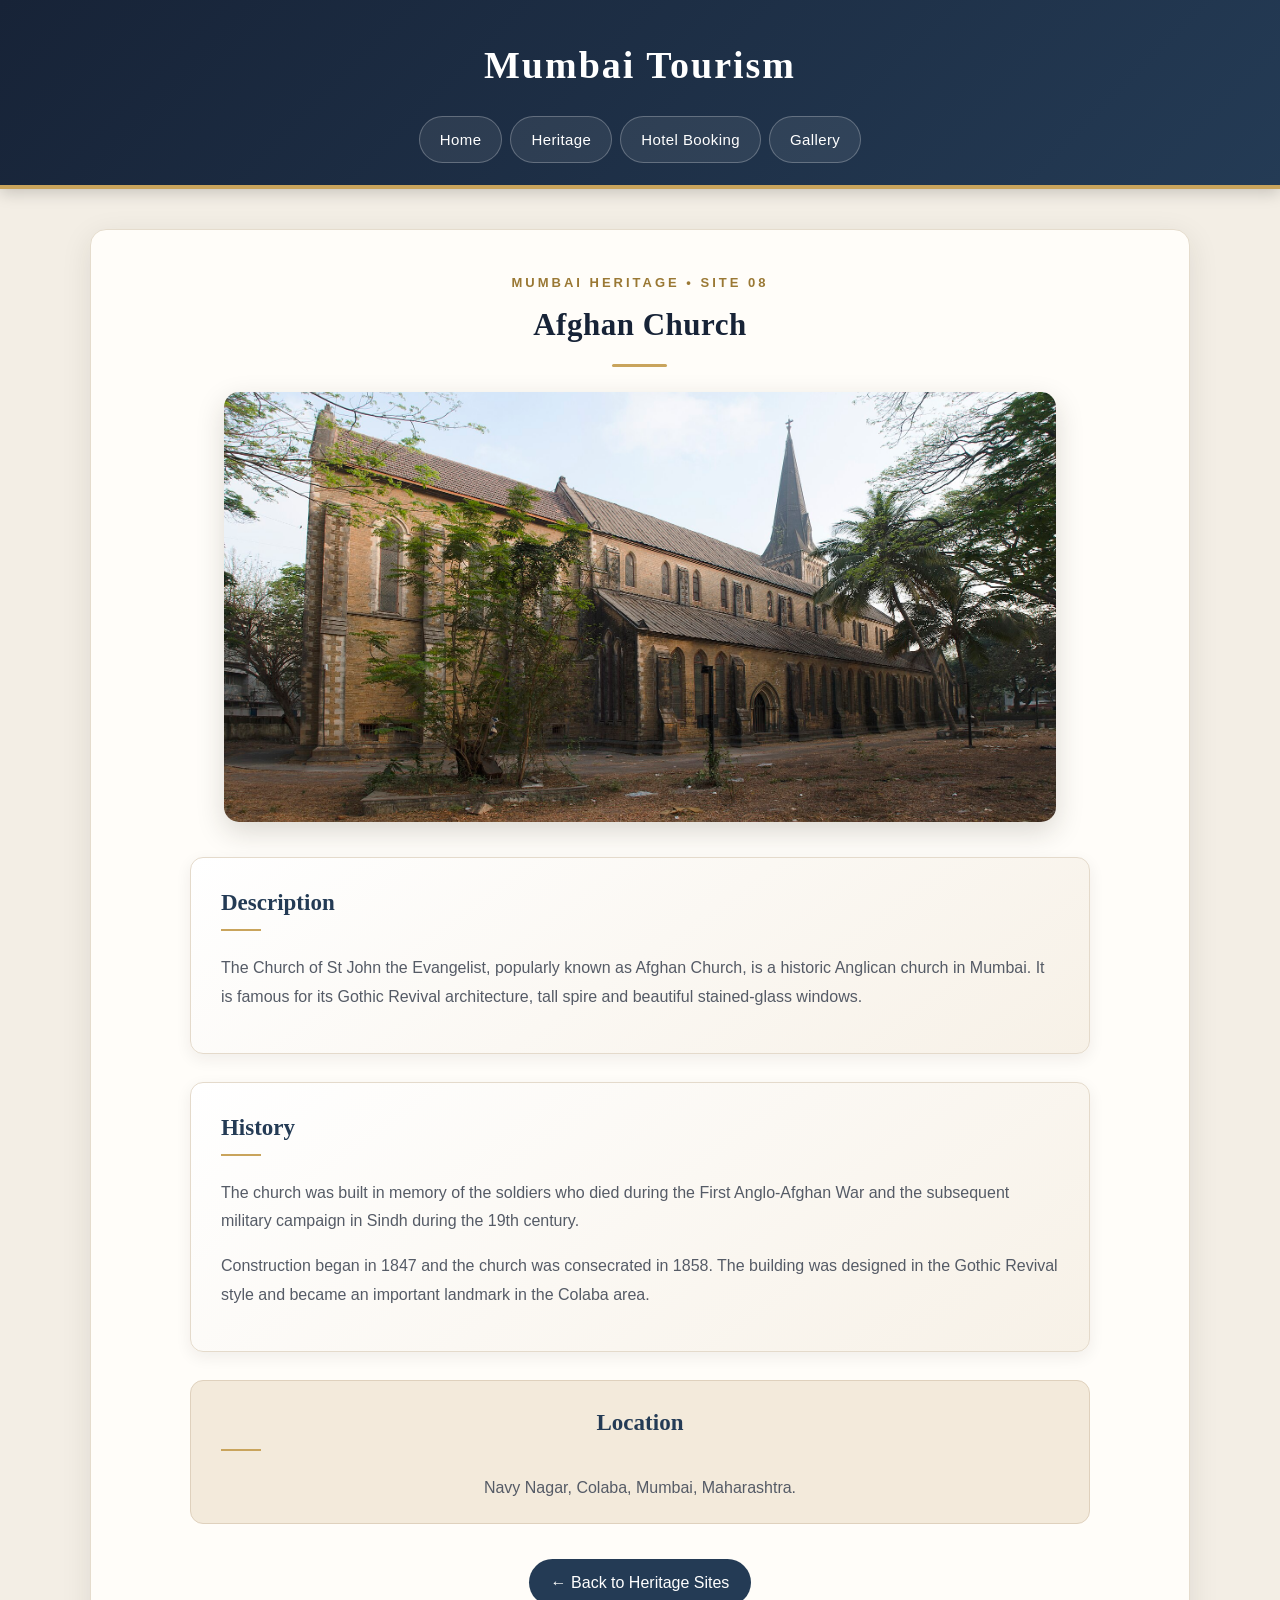
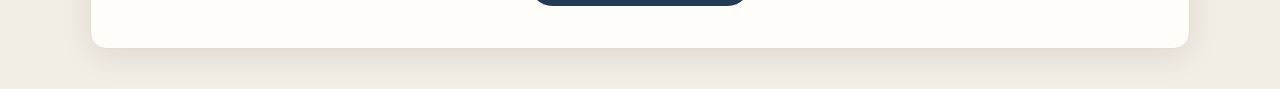
==== afghan-church.html @ 2146557b "Initial commit" ====
<!DOCTYPE html>
<html>

<head>
    <title>Afghan Church - Mumbai Tourism</title>
    <link rel="stylesheet" href="css/style.css">
</head>

<body>

    <header>

        <h1>Mumbai Tourism</h1>

        <nav>
            <a href="index.html">Home</a>
            <a href="heritage.html">Heritage</a>
            <a href="hotel-booking.html">Hotel Booking</a>
            <a href="gallery.html">Gallery</a>
        </nav>

    </header>


    <main>

        <section class="heritage-detail">

            <p class="page-label">
                MUMBAI HERITAGE • SITE 08
            </p>

            <h2>Afghan Church</h2>

            <img class="detail-image"
                 src="images/heritage/afghan-church.jpg"
                 alt="Afghan Church, Mumbai">


            <div class="detail-section">

                <h3>Description</h3>

                <p>
                    The Church of St John the Evangelist, popularly known
                    as Afghan Church, is a historic Anglican church in
                    Mumbai. It is famous for its Gothic Revival
                    architecture, tall spire and beautiful stained-glass
                    windows.
                </p>

            </div>


            <div class="detail-section">

                <h3>History</h3>

                <p>
                    The church was built in memory of the soldiers who died
                    during the First Anglo-Afghan War and the subsequent
                    military campaign in Sindh during the 19th century.
                </p>

                <p>
                    Construction began in 1847 and the church was
                    consecrated in 1858. The building was designed in the
                    Gothic Revival style and became an important landmark
                    in the Colaba area.
                </p>

            </div>


            <div class="detail-location">

                <h3>Location</h3>

                <p>
                    Navy Nagar, Colaba, Mumbai, Maharashtra.
                </p>

            </div>


            <a class="back-button" href="heritage.html">
                ← Back to Heritage Sites
            </a>

        </section>

    </main>

</body>

</html>
---- css/style.css ----
/* =========================================
   MUMBAI TOURISM - MAIN STYLE SHEET
   ========================================= */


/* ---------- BASIC PAGE STYLE ---------- */

* {
    box-sizing: border-box;
}

html {
    scroll-behavior: smooth;
}

body {
    margin: 0;
    font-family: "Segoe UI", Arial, sans-serif;
    background-color: #f3eee5;
    color: #2f3542;
    line-height: 1.7;
}


/* ---------- HEADER ---------- */

header {
    background: linear-gradient(135deg, #172337, #243b55);
    color: white;
    text-align: center;
    padding: 28px 20px 22px;
    border-bottom: 4px solid #c9a45c;
    box-shadow: 0 4px 15px rgba(0, 0, 0, 0.18);
}

header h1 {
    margin: 5px 0 18px;
    font-family: Georgia, "Times New Roman", serif;
    font-size: 38px;
    letter-spacing: 2px;
    font-weight: 600;
}

header img {
    display: block;
    margin: 0 auto 18px;
    width: 105px;
    height: auto;
}


/* ---------- NAVIGATION ---------- */

nav {
    display: flex;
    justify-content: center;
    flex-wrap: wrap;
    gap: 8px;
    margin-top: 10px;
}

nav a {
    color: white;
    text-decoration: none;
    padding: 10px 20px;
    border: 1px solid rgba(255, 255, 255, 0.25);
    border-radius: 25px;
    background-color: rgba(255, 255, 255, 0.08);
    font-size: 15px;
    letter-spacing: 0.4px;
    transition: all 0.3s ease;
}

nav a:hover {
    background-color: #c9a45c;
    color: #172337;
    border-color: #c9a45c;
    transform: translateY(-2px);
}


/* ---------- MAIN CONTENT ---------- */

main {
    width: 86%;
    max-width: 1200px;
    margin: 40px auto;
    background-color: #fffdf9;
    padding: 42px;
    border-radius: 16px;
    box-shadow: 0 8px 30px rgba(40, 35, 25, 0.10);
    border: 1px solid #e5dccd;
}

main h2 {
    color: #172337;
    text-align: center;
    font-family: Georgia, "Times New Roman", serif;
    font-size: 31px;
    margin-top: 0;
    margin-bottom: 12px;
    letter-spacing: 0.5px;
}

main h2::after {
    content: "";
    display: block;
    width: 55px;
    height: 3px;
    background-color: #c9a45c;
    margin: 12px auto 25px;
    border-radius: 3px;
}

main h3 {
    color: #243b55;
    font-family: Georgia, "Times New Roman", serif;
}

main p {
    font-size: 16px;
}


/* ---------- IMAGES ---------- */

main img {
    max-width: 100%;
    height: auto;
    border-radius: 12px;
}

a img {
    transition: transform 0.35s ease, box-shadow 0.35s ease;
}


/* ---------- HOME PAGE ---------- */

.welcome-section {
    text-align: center;
    padding: 15px 30px 35px;
}

.welcome-section h2 {
    font-size: 36px;
    margin-bottom: 10px;
}

.welcome-section p {
    max-width: 780px;
    margin: 10px auto;
    font-size: 17px;
    color: #555b66;
}


/* Home cards */

.home-links {
    display: grid;
    grid-template-columns: repeat(3, 1fr);
    gap: 25px;
    margin-top: 20px;
}

.home-card {
    background: linear-gradient(145deg, #ffffff, #f7f1e7);
    padding: 28px 24px;
    border-radius: 14px;
    text-align: center;
    border: 1px solid #e5dccd;
    box-shadow: 0 6px 18px rgba(40, 35, 25, 0.08);
    transition: transform 0.3s ease, box-shadow 0.3s ease;
}

.home-card:hover {
    transform: translateY(-6px);
    box-shadow: 0 12px 25px rgba(40, 35, 25, 0.14);
}

.home-card h3 {
    margin-top: 0;
    font-size: 21px;
}

.home-card p {
    color: #626873;
    line-height: 1.6;
}

.home-card a {
    display: inline-block;
    margin-top: 12px;
    padding: 10px 20px;
    background-color: #243b55;
    color: white;
    text-decoration: none;
    border-radius: 25px;
    transition: all 0.3s ease;
}

.home-card a:hover {
    background-color: #c9a45c;
    color: #172337;
    transform: translateY(-2px);
}


/* ---------- HERITAGE PAGE ---------- */

.heritage-grid {
    display: grid;
    grid-template-columns: repeat(2, 1fr);
    gap: 28px;
    margin-top: 30px;
}

.heritage-card {
    background: linear-gradient(145deg, #ffffff, #f7f1e7);
    padding: 18px;
    border-radius: 15px;
    text-align: center;
    border: 1px solid #e4dacb;
    box-shadow: 0 6px 18px rgba(40, 35, 25, 0.08);
    transition: transform 0.3s ease, box-shadow 0.3s ease;
}

.heritage-card:hover {
    transform: translateY(-5px);
    box-shadow: 0 12px 26px rgba(40, 35, 25, 0.15);
}

.heritage-card h3 {
    margin: 4px 5px 15px;
    min-height: 48px;
    font-size: 20px;
}

.heritage-card img {
    width: 100%;
    height: 245px;
    object-fit: cover;
    border-radius: 11px;
}

.heritage-card a img:hover {
    transform: scale(1.025);
    box-shadow: 0 8px 20px rgba(40, 35, 25, 0.18);
}


/* ---------- DEDICATED HERITAGE PAGES ---------- */

main > img {
    display: block;
    width: 82%;
    max-width: 850px;
    max-height: 500px;
    object-fit: cover;
    margin: 25px auto 35px;
    border-radius: 14px;
    box-shadow: 0 8px 25px rgba(40, 35, 25, 0.16);
}

main > h2 + img {
    margin-top: 20px;
}


/* ---------- GALLERY PAGE ---------- */

.gallery-grid {
    display: grid;
    grid-template-columns: repeat(3, 1fr);
    gap: 26px;
    margin-top: 30px;
}

.gallery-card {
    background: linear-gradient(145deg, #ffffff, #f7f1e7);
    padding: 14px;
    border-radius: 15px;
    text-align: center;
    border: 1px solid #e4dacb;
    box-shadow: 0 6px 18px rgba(40, 35, 25, 0.08);
    transition: transform 0.3s ease, box-shadow 0.3s ease;
}

.gallery-card:hover {
    transform: translateY(-5px);
    box-shadow: 0 12px 25px rgba(40, 35, 25, 0.15);
}

.gallery-card img {
    width: 100%;
    height: 205px;
    object-fit: cover;
    border-radius: 11px;
    transition: transform 0.35s ease;
}

.gallery-card:hover img {
    transform: scale(1.025);
}

.gallery-card h3 {
    font-size: 18px;
    margin: 15px 5px 5px;
    color: #243b55;
}


/* ---------- HOTEL BOOKING FORM ---------- */

form {
    max-width: 800px;
    margin: 30px auto 0;
    padding: 30px;
    background-color: #faf6ef;
    border: 1px solid #e4dacb;
    border-radius: 14px;
    box-shadow: 0 6px 18px rgba(40, 35, 25, 0.08);
    line-height: 1.7;
}

form h3 {
    margin-top: 10px;
    padding-bottom: 8px;
    border-bottom: 1px solid #d9cdbb;
}

form label {
    color: #343a46;
    font-weight: 500;
}

form input,
form select,
form textarea {
    margin-top: 5px;
    padding: 10px;
    border: 1px solid #cfc2b0;
    border-radius: 7px;
    background-color: white;
    font-family: inherit;
    font-size: 15px;
}

form input[type="text"],
form input[type="email"],
form input[type="tel"],
form input[type="number"],
form input[type="date"],
form select,
form textarea {
    width: 100%;
    max-width: 100%;
}

form textarea {
    resize: vertical;
}

form input:focus,
form select:focus,
form textarea:focus {
    outline: none;
    border-color: #c9a45c;
    box-shadow: 0 0 0 3px rgba(201, 164, 92, 0.15);
}

form input[type="radio"],
form input[type="checkbox"] {
    width: auto;
    margin-right: 5px;
}

form input[type="submit"],
form input[type="reset"] {
    width: auto;
    background-color: #243b55;
    color: white;
    border: none;
    padding: 11px 22px;
    margin-right: 8px;
    margin-top: 10px;
    border-radius: 25px;
    cursor: pointer;
    transition: all 0.3s ease;
}

form input[type="submit"]:hover,
form input[type="reset"]:hover {
    background-color: #c9a45c;
    color: #172337;
    transform: translateY(-2px);
}


/* ---------- LINKS ---------- */

main a {
    color: #243b55;
}

main a:hover {
    color: #9a7834;
}


/* ---------- MOBILE FRIENDLY ---------- */

@media (max-width: 900px) {

    main {
        width: 90%;
        padding: 30px;
    }

    .home-links {
        grid-template-columns: 1fr;
    }

    .gallery-grid {
        grid-template-columns: repeat(2, 1fr);
    }
}


@media (max-width: 650px) {

    header h1 {
        font-size: 29px;
    }

    nav a {
        padding: 8px 14px;
        font-size: 14px;
    }

    main {
        width: 94%;
        padding: 22px;
        margin: 25px auto;
    }

    main h2 {
        font-size: 26px;
    }

    .heritage-grid {
        grid-template-columns: 1fr;
    }

    .gallery-grid {
        grid-template-columns: 1fr;
    }

    .heritage-card img {
        height: 220px;
    }

    main > img {
        width: 100%;
    }

    form {
        padding: 20px;
    }
}
/* ---------- HOME PAGE FINAL POLISH ---------- */

.home-label {
    color: #9a7834 !important;
    font-size: 13px !important;
    font-weight: 700;
    letter-spacing: 3px;
    margin-bottom: 8px !important;
}

.home-intro {
    font-family: Georgia, "Times New Roman", serif;
    font-size: 20px !important;
    color: #243b55 !important;
    max-width: 750px !important;
    margin: 0 auto 20px !important;
}

.home-card-number {
    color: #c9a45c;
    font-family: Georgia, "Times New Roman", serif;
    font-size: 25px;
    font-weight: bold;
    margin-bottom: 8px;
}

.home-note {
    margin-top: 35px;
    padding: 25px;
    text-align: center;
    background: linear-gradient(
        135deg,
        #f7f1e7,
        #eee4d3
    );
    border-left: 4px solid #c9a45c;
    border-radius: 10px;
}

.home-note h3 {
    margin-top: 0;
    font-size: 22px;
}

.home-note p {
    max-width: 750px;
    margin: 0 auto;
    color: #5d626b;
}
/* ---------- HERITAGE PAGE FINAL POLISH ---------- */

.heritage-intro {
    text-align: center;
    margin-bottom: 35px;
}

.page-label {
    color: #9a7834 !important;
    font-size: 13px !important;
    font-weight: 700;
    letter-spacing: 3px;
    margin-bottom: 5px !important;
}

.heritage-intro p:not(.page-label) {
    max-width: 750px;
    margin: 8px auto;
    color: #626873;
}

.heritage-card {
    position: relative;
    overflow: hidden;
}

.heritage-number {
    text-align: left;
    color: #c9a45c;
    font-family: Georgia, "Times New Roman", serif;
    font-size: 18px;
    font-weight: bold;
    margin-bottom: 8px;
}

.heritage-card h3 {
    margin-bottom: 12px;
}

.heritage-link {
    display: inline-block;
    color: #243b55 !important;
    text-decoration: none;
    font-weight: 600;
    font-size: 14px;
    padding: 7px 15px;
    border: 1px solid #c9a45c;
    border-radius: 20px;
    transition: all 0.3s ease;
}

.heritage-link:hover {
    background-color: #c9a45c;
    color: #172337 !important;
}
/* ---------- HERITAGE DETAIL PAGES ---------- */

.heritage-detail {
    text-align: center;
}

.heritage-detail .page-label {
    margin-top: 0;
}

.detail-image {
    display: block;
    width: 82%;
    max-width: 850px;
    height: 430px;
    object-fit: cover;
    margin: 25px auto 35px;
    border-radius: 15px;
    box-shadow: 0 10px 28px rgba(40, 35, 25, 0.17);
}

.detail-section {
    max-width: 900px;
    margin: 0 auto 28px;
    padding: 25px 30px;
    text-align: left;
    background: linear-gradient(145deg, #ffffff, #f7f1e7);
    border: 1px solid #e4dacb;
    border-radius: 13px;
    box-shadow: 0 5px 16px rgba(40, 35, 25, 0.07);
}

.detail-section h3,
.detail-location h3 {
    margin-top: 0;
    color: #243b55;
    font-size: 23px;
}

.detail-section h3::after,
.detail-location h3::after {
    content: "";
    display: block;
    width: 40px;
    height: 2px;
    background-color: #c9a45c;
    margin-top: 7px;
}

.detail-section p {
    color: #555b66;
    line-height: 1.8;
}

.detail-location {
    max-width: 900px;
    margin: 0 auto 30px;
    padding: 22px 30px;
    text-align: center;
    background-color: #f3eadb;
    border-radius: 13px;
    border: 1px solid #dfd1bd;
}

.detail-location p {
    color: #555b66;
    margin-bottom: 0;
}

.back-button {
    display: inline-block;
    margin-top: 5px;
    padding: 10px 22px;
    background-color: #243b55;
    color: white !important;
    text-decoration: none;
    border-radius: 25px;
    transition: all 0.3s ease;
}

.back-button:hover {
    background-color: #c9a45c;
    color: #172337 !important;
    transform: translateY(-2px);
}


/* Detail page on smaller screens */

@media (max-width: 650px) {

    .detail-image {
        width: 100%;
        height: 300px;
    }

    .detail-section {
        padding: 20px;
    }

    .detail-location {
        padding: 20px;
    }
}
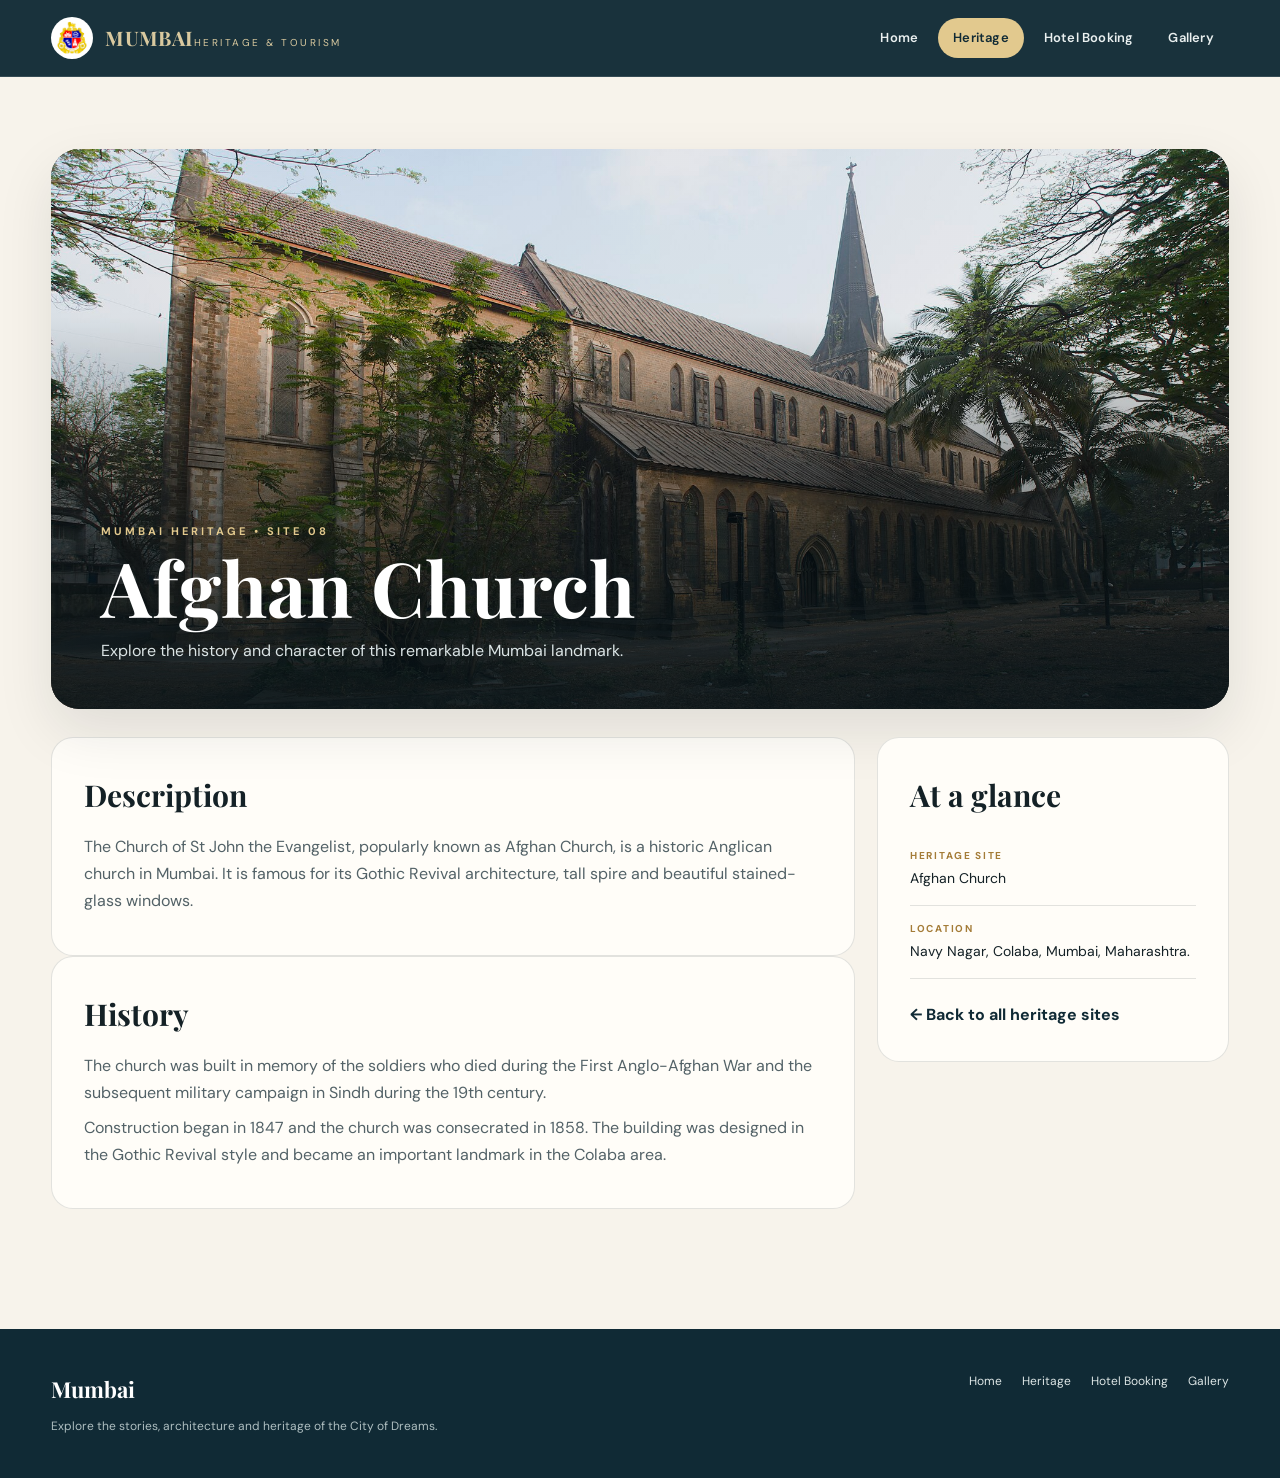
==== commit 528029a0: "Redesign Mumbai Tourism website" ====
--- a/afghan-church.html
+++ b/afghan-church.html
@@ -1,96 +1,27 @@
-<!DOCTYPE html>
-<html>
-
-<head>
-    <title>Afghan Church - Mumbai Tourism</title>
-    <link rel="stylesheet" href="css/style.css">
-</head>
-
-<body>
-
-    <header>
-
-        <h1>Mumbai Tourism</h1>
-
-        <nav>
-            <a href="index.html">Home</a>
-            <a href="heritage.html">Heritage</a>
-            <a href="hotel-booking.html">Hotel Booking</a>
-            <a href="gallery.html">Gallery</a>
-        </nav>
-
-    </header>
-
-
-    <main>
-
-        <section class="heritage-detail">
-
-            <p class="page-label">
-                MUMBAI HERITAGE • SITE 08
-            </p>
-
-            <h2>Afghan Church</h2>
-
-            <img class="detail-image"
-                 src="images/heritage/afghan-church.jpg"
-                 alt="Afghan Church, Mumbai">
-
-
-            <div class="detail-section">
-
-                <h3>Description</h3>
-
-                <p>
+<!DOCTYPE html><html lang="en"><head><meta charset="UTF-8"><meta name="viewport" content="width=device-width, initial-scale=1.0"><title>Afghan Church | Mumbai Tourism</title><link rel="stylesheet" href="css/style.css"></head><body><header class="site-header"><div class="navbar">
+<a class="brand" href="index.html"><img class="brand-mark" src="images/mumbai-logo.png" alt="Mumbai Tourism logo"><span><strong>Mumbai</strong>Heritage & Tourism</span></a>
+<nav class="nav-links">
+<a href="index.html" class="">Home</a>
+<a href="heritage.html" class="active">Heritage</a>
+<a href="hotel-booking.html" class="">Hotel Booking</a>
+<a href="gallery.html" class="">Gallery</a>
+</nav></div></header><main>
+<section class="detail-hero"><img src="images/heritage/afghan-church.jpg" alt="Afghan Church, Mumbai"><div class="detail-title"><div class="page-kicker">MUMBAI HERITAGE • SITE 08</div><h1>Afghan Church</h1><p>Explore the history and character of this remarkable Mumbai landmark.</p></div></section>
+<div class="detail-layout"><div><section class="detail-panel"><h2>Description</h2><p>
                     The Church of St John the Evangelist, popularly known
                     as Afghan Church, is a historic Anglican church in
                     Mumbai. It is famous for its Gothic Revival
                     architecture, tall spire and beautiful stained-glass
                     windows.
-                </p>
-
-            </div>
-
-
-            <div class="detail-section">
-
-                <h3>History</h3>
-
-                <p>
+                </p></section>
+<section class="detail-panel"><h2>History</h2><p>
                     The church was built in memory of the soldiers who died
                     during the First Anglo-Afghan War and the subsequent
                     military campaign in Sindh during the 19th century.
-                </p>
-
-                <p>
+                </p><p>
                     Construction began in 1847 and the church was
                     consecrated in 1858. The building was designed in the
                     Gothic Revival style and became an important landmark
                     in the Colaba area.
-                </p>
-
-            </div>
-
-
-            <div class="detail-location">
-
-                <h3>Location</h3>
-
-                <p>
-                    Navy Nagar, Colaba, Mumbai, Maharashtra.
-                </p>
-
-            </div>
-
-
-            <a class="back-button" href="heritage.html">
-                ← Back to Heritage Sites
-            </a>
-
-        </section>
-
-    </main>
-
-</body>
-
-</html>+                </p></section></div><aside class="info-panel"><h2>At a glance</h2><div class="info-row"><small>Heritage site</small><span>Afghan Church</span></div><div class="info-row"><small>Location</small><span>Navy Nagar, Colaba, Mumbai, Maharashtra.</span></div><a class="back" href="heritage.html">← Back to all heritage sites</a></aside></div>
+</main><footer class="site-footer"><div class="footer-inner"><div><strong>Mumbai</strong><p>Explore the stories, architecture and heritage of the City of Dreams.</p></div><div class="footer-links"><a href="index.html">Home</a><a href="heritage.html">Heritage</a><a href="hotel-booking.html">Hotel Booking</a><a href="gallery.html">Gallery</a></div></div></footer></body></html>
--- a/css/style.css
+++ b/css/style.css
@@ -1,679 +1,192 @@
-/* =========================================
-   MUMBAI TOURISM - MAIN STYLE SHEET
-   ========================================= */
 
+@import url('https://fonts.googleapis.com/css2?family=DM+Sans:wght@400;500;600;700&family=Playfair+Display:wght@500;600;700&display=swap');
 
-/* ---------- BASIC PAGE STYLE ---------- */
-
-* {
-    box-sizing: border-box;
+:root{
+  --ink:#142126;
+  --ink-soft:#536267;
+  --navy:#102a35;
+  --cream:#f7f3eb;
+  --paper:#fffdf8;
+  --sand:#d6b77c;
+  --sand-dark:#a47c38;
+  --line:rgba(20,33,38,.12);
+  --shadow:0 22px 55px rgba(20,33,38,.10);
+  --radius:22px;
 }
-
-html {
-    scroll-behavior: smooth;
+*{box-sizing:border-box}
+html{scroll-behavior:smooth}
+body{
+  margin:0;background:var(--cream);color:var(--ink);
+  font-family:"DM Sans",Arial,sans-serif;line-height:1.7;
 }
-
-body {
-    margin: 0;
-    font-family: "Segoe UI", Arial, sans-serif;
-    background-color: #f3eee5;
-    color: #2f3542;
-    line-height: 1.7;
+a{color:inherit}
+.site-header{
+  position:sticky;top:0;z-index:50;
+  background:rgba(16,42,53,.96);backdrop-filter:blur(14px);
+  border-bottom:1px solid rgba(255,255,255,.12);
 }
-
-
-/* ---------- HEADER ---------- */
-
-header {
-    background: linear-gradient(135deg, #172337, #243b55);
-    color: white;
-    text-align: center;
-    padding: 28px 20px 22px;
-    border-bottom: 4px solid #c9a45c;
-    box-shadow: 0 4px 15px rgba(0, 0, 0, 0.18);
+.navbar{
+  width:min(1180px,92%);margin:auto;min-height:76px;
+  display:flex;align-items:center;justify-content:space-between;gap:25px;
 }
-
-header h1 {
-    margin: 5px 0 18px;
-    font-family: Georgia, "Times New Roman", serif;
-    font-size: 38px;
-    letter-spacing: 2px;
-    font-weight: 600;
+.brand{display:flex;align-items:center;gap:12px;text-decoration:none;color:#fff}
+.brand-mark{
+  width:42px;height:42px;border:1px solid rgba(255,255,255,.4);border-radius:50%;
+  object-fit:cover;background:#fff;padding:3px;
 }
-
-header img {
-    display: block;
-    margin: 0 auto 18px;
-    width: 105px;
-    height: auto;
+.brand strong{font-family:"Playfair Display",serif;font-size:20px;letter-spacing:.4px}
+.brand span{display:block;font-size:10px;letter-spacing:2.5px;color:#d9c99f;text-transform:uppercase;line-height:1.2}
+.nav-links{display:flex;gap:5px;align-items:center;flex-wrap:wrap}
+.nav-links a{
+  text-decoration:none;color:#eaf0f0;padding:9px 15px;border-radius:999px;
+  font-size:13px;font-weight:600;letter-spacing:.2px;transition:.25s;
 }
-
-
-/* ---------- NAVIGATION ---------- */
-
-nav {
-    display: flex;
-    justify-content: center;
-    flex-wrap: wrap;
-    gap: 8px;
-    margin-top: 10px;
+.nav-links a:hover,.nav-links a.active{background:#e2c98e;color:#102a35}
+main{width:min(1180px,92%);margin:0 auto;padding:72px 0 90px}
+.hero{
+  min-height:650px;border-radius:30px;overflow:hidden;position:relative;
+  display:flex;align-items:flex-end;
+  background:
+    linear-gradient(90deg,rgba(8,22,28,.82) 0%,rgba(8,22,28,.52) 45%,rgba(8,22,28,.12) 100%),
+    url("../images/heritage/gateway-of-india.jpg") center/cover;
+  box-shadow:var(--shadow);
 }
-
-nav a {
-    color: white;
-    text-decoration: none;
-    padding: 10px 20px;
-    border: 1px solid rgba(255, 255, 255, 0.25);
-    border-radius: 25px;
-    background-color: rgba(255, 255, 255, 0.08);
-    font-size: 15px;
-    letter-spacing: 0.4px;
-    transition: all 0.3s ease;
+.hero-content{max-width:720px;padding:70px;color:#fff}
+.eyebrow,.page-kicker{
+  text-transform:uppercase;letter-spacing:3px;font-size:11px;font-weight:700;color:#e2c98e;
 }
-
-nav a:hover {
-    background-color: #c9a45c;
-    color: #172337;
-    border-color: #c9a45c;
-    transform: translateY(-2px);
+.hero h1{
+  font-family:"Playfair Display",serif;font-size:clamp(58px,10vw,112px);
+  line-height:.9;margin:16px 0 24px;letter-spacing:-3px;
 }
-
-
-/* ---------- MAIN CONTENT ---------- */
-
-main {
-    width: 86%;
-    max-width: 1200px;
-    margin: 40px auto;
-    background-color: #fffdf9;
-    padding: 42px;
-    border-radius: 16px;
-    box-shadow: 0 8px 30px rgba(40, 35, 25, 0.10);
-    border: 1px solid #e5dccd;
+.hero p{font-size:18px;max-width:600px;color:#e8eeee;margin:0 0 30px}
+.actions{display:flex;gap:12px;flex-wrap:wrap}
+.btn{
+  display:inline-flex;align-items:center;justify-content:center;padding:13px 21px;
+  border-radius:999px;text-decoration:none;font-size:13px;font-weight:700;
+  border:1px solid rgba(255,255,255,.35);transition:.25s;
 }
-
-main h2 {
-    color: #172337;
-    text-align: center;
-    font-family: Georgia, "Times New Roman", serif;
-    font-size: 31px;
-    margin-top: 0;
-    margin-bottom: 12px;
-    letter-spacing: 0.5px;
+.btn-primary{background:#e2c98e;border-color:#e2c98e;color:#102a35}
+.btn-secondary{color:#fff;background:rgba(255,255,255,.09)}
+.btn:hover{transform:translateY(-2px)}
+.section{margin-top:90px}
+.section-head{display:flex;align-items:end;justify-content:space-between;gap:30px;margin-bottom:28px}
+.section-head h2,.page-title{
+  font-family:"Playfair Display",serif;font-size:clamp(36px,5vw,60px);
+  line-height:1.05;margin:5px 0 0;letter-spacing:-1px;
 }
-
-main h2::after {
-    content: "";
-    display: block;
-    width: 55px;
-    height: 3px;
-    background-color: #c9a45c;
-    margin: 12px auto 25px;
-    border-radius: 3px;
+.section-head p{max-width:520px;color:var(--ink-soft);margin:0}
+.feature-grid{display:grid;grid-template-columns:1.35fr .85fr;gap:22px}
+.feature-card{position:relative;min-height:420px;border-radius:24px;overflow:hidden;color:#fff;text-decoration:none;background:#123}
+.feature-card img{width:100%;height:100%;object-fit:cover;display:block;transition:transform .6s}
+.feature-card:hover img{transform:scale(1.045)}
+.feature-card:after{content:"";position:absolute;inset:0;background:linear-gradient(0deg,rgba(8,20,25,.85),transparent 62%)}
+.feature-copy{position:absolute;z-index:2;left:28px;right:28px;bottom:26px}
+.feature-copy small{color:#e2c98e;letter-spacing:2px;text-transform:uppercase;font-weight:700}
+.feature-copy h3{font-family:"Playfair Display",serif;font-size:32px;margin:6px 0}
+.feature-copy p{margin:0;color:#edf1f1;font-size:14px}
+.stats{display:grid;grid-template-columns:repeat(3,1fr);gap:16px;margin-top:22px}
+.stat{padding:24px;border:1px solid var(--line);background:var(--paper);border-radius:18px}
+.stat strong{display:block;font-family:"Playfair Display",serif;font-size:32px;color:var(--navy)}
+.stat span{color:var(--ink-soft);font-size:13px}
+.intro{
+  background:var(--paper);border:1px solid var(--line);border-radius:24px;padding:40px 44px;
+  box-shadow:0 12px 35px rgba(20,33,38,.05);margin-bottom:35px;
 }
-
-main h3 {
-    color: #243b55;
-    font-family: Georgia, "Times New Roman", serif;
+.intro p{max-width:760px;color:var(--ink-soft);margin:8px 0}
+.cards{display:grid;grid-template-columns:repeat(3,1fr);gap:20px}
+.site-card{
+  background:var(--paper);border:1px solid var(--line);border-radius:22px;overflow:hidden;
+  text-decoration:none;box-shadow:0 12px 30px rgba(20,33,38,.06);transition:.3s;
 }
-
-main p {
-    font-size: 16px;
+.site-card:hover{transform:translateY(-7px);box-shadow:0 22px 45px rgba(20,33,38,.12)}
+.site-image{height:245px;position:relative;overflow:hidden}
+.site-image img{width:100%;height:100%;object-fit:cover;display:block;transition:.5s}
+.site-card:hover .site-image img{transform:scale(1.06)}
+.site-no{position:absolute;top:15px;left:15px;background:rgba(16,42,53,.88);color:#e2c98e;padding:7px 10px;border-radius:999px;font-size:11px;font-weight:700}
+.site-body{padding:22px}
+.site-body h3{font-family:"Playfair Display",serif;font-size:24px;line-height:1.15;margin:0 0 12px}
+.site-body p{color:var(--ink-soft);font-size:13px;margin:0 0 16px}
+.explore{font-size:12px;font-weight:700;color:var(--sand-dark);letter-spacing:.5px}
+.detail-hero{position:relative;min-height:560px;border-radius:28px;overflow:hidden;background:#123;box-shadow:var(--shadow)}
+.detail-hero img{position:absolute;inset:0;width:100%;height:100%;object-fit:cover}
+.detail-hero:after{content:"";position:absolute;inset:0;background:linear-gradient(0deg,rgba(8,20,25,.88),rgba(8,20,25,.08) 70%)}
+.detail-title{position:absolute;z-index:2;left:50px;right:50px;bottom:45px;color:#fff}
+.detail-title h1{font-family:"Playfair Display",serif;font-size:clamp(42px,7vw,76px);line-height:1;margin:8px 0 0;max-width:900px}
+.detail-title p{color:#dbe4e5;margin:12px 0 0}
+.detail-layout{display:grid;grid-template-columns:1.6fr .7fr;gap:22px;margin-top:28px}
+.detail-panel,.info-panel{
+  background:var(--paper);border:1px solid var(--line);border-radius:22px;padding:32px;
 }
-
-
-/* ---------- IMAGES ---------- */
-
-main img {
-    max-width: 100%;
-    height: auto;
-    border-radius: 12px;
+.detail-panel h2,.info-panel h2{font-family:"Playfair Display",serif;font-size:30px;margin:0 0 12px}
+.detail-panel h2:not(:first-child){margin-top:30px}
+.detail-panel p{color:var(--ink-soft);margin:8px 0}
+.info-panel{height:max-content;position:sticky;top:105px}
+.info-row{padding:14px 0;border-bottom:1px solid var(--line)}
+.info-row:last-child{border:0}
+.info-row small{display:block;text-transform:uppercase;letter-spacing:1.7px;color:var(--sand-dark);font-weight:700;font-size:10px}
+.info-row span{font-size:14px}
+.back{display:inline-block;margin-top:22px;text-decoration:none;font-weight:700;color:var(--navy)}
+.gallery{display:grid;grid-template-columns:repeat(12,1fr);gap:16px}
+.gallery-item{position:relative;overflow:hidden;border-radius:20px;min-height:240px;background:#123}
+.gallery-item:nth-child(1),.gallery-item:nth-child(6){grid-column:span 7}
+.gallery-item:nth-child(2),.gallery-item:nth-child(3),.gallery-item:nth-child(7),.gallery-item:nth-child(8){grid-column:span 5}
+.gallery-item:nth-child(4),.gallery-item:nth-child(5),.gallery-item:nth-child(9),.gallery-item:nth-child(10),.gallery-item:nth-child(11){grid-column:span 4}
+.gallery-item img{width:100%;height:100%;min-height:240px;object-fit:cover;display:block;transition:.6s}
+.gallery-item:after{content:"";position:absolute;inset:0;background:linear-gradient(0deg,rgba(8,20,25,.72),transparent 60%)}
+.gallery-item:hover img{transform:scale(1.06)}
+.gallery-caption{position:absolute;z-index:2;bottom:16px;left:18px;right:18px;color:#fff;font-family:"Playfair Display",serif;font-size:21px}
+.booking-shell{display:grid;grid-template-columns:.75fr 1.25fr;gap:24px}
+.booking-aside{
+  border-radius:24px;padding:36px;color:#fff;min-height:580px;
+  background:linear-gradient(145deg,#102a35,#1c4652);
 }
-
-a img {
-    transition: transform 0.35s ease, box-shadow 0.35s ease;
+.booking-aside h2{font-family:"Playfair Display",serif;font-size:42px;line-height:1.05;margin:12px 0 18px}
+.booking-aside p{color:#dce5e5}
+.booking-aside ul{padding:0;list-style:none;margin-top:35px}
+.booking-aside li{padding:12px 0;border-bottom:1px solid rgba(255,255,255,.13);font-size:14px}
+.booking-form{background:var(--paper);border:1px solid var(--line);border-radius:24px;padding:34px}
+.form-title{font-family:"Playfair Display",serif;font-size:32px;margin:0 0 25px}
+.form-grid{display:grid;grid-template-columns:1fr 1fr;gap:18px}
+.field{display:flex;flex-direction:column;gap:6px}
+.field.full{grid-column:1/-1}
+.field label{font-size:12px;font-weight:700;color:#435157}
+.field input,.field select,.field textarea{
+  width:100%;padding:13px 14px;border:1px solid #d6dddd;border-radius:12px;
+  background:#fff;font:inherit;color:var(--ink);outline:none;
 }
-
-
-/* ---------- HOME PAGE ---------- */
-
-.welcome-section {
-    text-align: center;
-    padding: 15px 30px 35px;
+.field textarea{min-height:120px;resize:vertical}
+.field input:focus,.field select:focus,.field textarea:focus{border-color:var(--sand-dark);box-shadow:0 0 0 4px rgba(164,124,56,.10)}
+.choice-row{display:flex;gap:18px;flex-wrap:wrap;padding-top:7px}
+.choice-row label{font-weight:500;font-size:13px}
+.choice-row input{margin-right:5px}
+.form-actions{display:flex;gap:10px;margin-top:22px}
+.submit,.reset{
+  border:0;border-radius:999px;padding:13px 22px;font:inherit;font-weight:700;cursor:pointer
 }
-
-.welcome-section h2 {
-    font-size: 36px;
-    margin-bottom: 10px;
+.submit{background:var(--navy);color:#fff}.reset{background:#ece8df;color:var(--ink)}
+.site-footer{background:#102a35;color:#dce5e5;margin-top:30px}
+.footer-inner{width:min(1180px,92%);margin:auto;padding:42px 0;display:flex;justify-content:space-between;gap:30px}
+.footer-inner strong{font-family:"Playfair Display",serif;color:#fff;font-size:22px}
+.footer-inner p{margin:7px 0 0;font-size:12px;color:#aebec0}
+.footer-links{display:flex;gap:20px;flex-wrap:wrap}.footer-links a{color:#dce5e5;text-decoration:none;font-size:12px}
+@media(max-width:900px){
+ .nav-links{display:none}.navbar{min-height:68px}
+ .hero{min-height:600px}.hero-content{padding:45px 32px}
+ .feature-grid,.booking-shell,.detail-layout{grid-template-columns:1fr}
+ .cards{grid-template-columns:repeat(2,1fr)}
+ .info-panel{position:static}
+ .gallery-item,.gallery-item:nth-child(n){grid-column:span 6}
 }
-
-.welcome-section p {
-    max-width: 780px;
-    margin: 10px auto;
-    font-size: 17px;
-    color: #555b66;
+@media(max-width:620px){
+ main{width:92%;padding:45px 0 65px}.hero{min-height:570px;border-radius:22px}
+ .hero h1{font-size:62px}.hero-content{padding:32px 24px}
+ .section{margin-top:60px}.section-head{display:block}
+ .section-head h2{margin-bottom:12px}.cards{grid-template-columns:1fr}
+ .gallery-item,.gallery-item:nth-child(n){grid-column:span 12}
+ .gallery-item img{min-height:230px}
+ .intro,.booking-form,.booking-aside,.detail-panel,.info-panel{padding:25px}
+ .detail-hero{min-height:500px;border-radius:22px}.detail-title{left:25px;right:25px;bottom:28px}
+ .detail-title h1{font-size:45px}.form-grid{grid-template-columns:1fr}.field.full{grid-column:auto}
+ .footer-inner{display:block}.footer-links{margin-top:18px}
 }
-
-
-/* Home cards */
-
-.home-links {
-    display: grid;
-    grid-template-columns: repeat(3, 1fr);
-    gap: 25px;
-    margin-top: 20px;
-}
-
-.home-card {
-    background: linear-gradient(145deg, #ffffff, #f7f1e7);
-    padding: 28px 24px;
-    border-radius: 14px;
-    text-align: center;
-    border: 1px solid #e5dccd;
-    box-shadow: 0 6px 18px rgba(40, 35, 25, 0.08);
-    transition: transform 0.3s ease, box-shadow 0.3s ease;
-}
-
-.home-card:hover {
-    transform: translateY(-6px);
-    box-shadow: 0 12px 25px rgba(40, 35, 25, 0.14);
-}
-
-.home-card h3 {
-    margin-top: 0;
-    font-size: 21px;
-}
-
-.home-card p {
-    color: #626873;
-    line-height: 1.6;
-}
-
-.home-card a {
-    display: inline-block;
-    margin-top: 12px;
-    padding: 10px 20px;
-    background-color: #243b55;
-    color: white;
-    text-decoration: none;
-    border-radius: 25px;
-    transition: all 0.3s ease;
-}
-
-.home-card a:hover {
-    background-color: #c9a45c;
-    color: #172337;
-    transform: translateY(-2px);
-}
-
-
-/* ---------- HERITAGE PAGE ---------- */
-
-.heritage-grid {
-    display: grid;
-    grid-template-columns: repeat(2, 1fr);
-    gap: 28px;
-    margin-top: 30px;
-}
-
-.heritage-card {
-    background: linear-gradient(145deg, #ffffff, #f7f1e7);
-    padding: 18px;
-    border-radius: 15px;
-    text-align: center;
-    border: 1px solid #e4dacb;
-    box-shadow: 0 6px 18px rgba(40, 35, 25, 0.08);
-    transition: transform 0.3s ease, box-shadow 0.3s ease;
-}
-
-.heritage-card:hover {
-    transform: translateY(-5px);
-    box-shadow: 0 12px 26px rgba(40, 35, 25, 0.15);
-}
-
-.heritage-card h3 {
-    margin: 4px 5px 15px;
-    min-height: 48px;
-    font-size: 20px;
-}
-
-.heritage-card img {
-    width: 100%;
-    height: 245px;
-    object-fit: cover;
-    border-radius: 11px;
-}
-
-.heritage-card a img:hover {
-    transform: scale(1.025);
-    box-shadow: 0 8px 20px rgba(40, 35, 25, 0.18);
-}
-
-
-/* ---------- DEDICATED HERITAGE PAGES ---------- */
-
-main > img {
-    display: block;
-    width: 82%;
-    max-width: 850px;
-    max-height: 500px;
-    object-fit: cover;
-    margin: 25px auto 35px;
-    border-radius: 14px;
-    box-shadow: 0 8px 25px rgba(40, 35, 25, 0.16);
-}
-
-main > h2 + img {
-    margin-top: 20px;
-}
-
-
-/* ---------- GALLERY PAGE ---------- */
-
-.gallery-grid {
-    display: grid;
-    grid-template-columns: repeat(3, 1fr);
-    gap: 26px;
-    margin-top: 30px;
-}
-
-.gallery-card {
-    background: linear-gradient(145deg, #ffffff, #f7f1e7);
-    padding: 14px;
-    border-radius: 15px;
-    text-align: center;
-    border: 1px solid #e4dacb;
-    box-shadow: 0 6px 18px rgba(40, 35, 25, 0.08);
-    transition: transform 0.3s ease, box-shadow 0.3s ease;
-}
-
-.gallery-card:hover {
-    transform: translateY(-5px);
-    box-shadow: 0 12px 25px rgba(40, 35, 25, 0.15);
-}
-
-.gallery-card img {
-    width: 100%;
-    height: 205px;
-    object-fit: cover;
-    border-radius: 11px;
-    transition: transform 0.35s ease;
-}
-
-.gallery-card:hover img {
-    transform: scale(1.025);
-}
-
-.gallery-card h3 {
-    font-size: 18px;
-    margin: 15px 5px 5px;
-    color: #243b55;
-}
-
-
-/* ---------- HOTEL BOOKING FORM ---------- */
-
-form {
-    max-width: 800px;
-    margin: 30px auto 0;
-    padding: 30px;
-    background-color: #faf6ef;
-    border: 1px solid #e4dacb;
-    border-radius: 14px;
-    box-shadow: 0 6px 18px rgba(40, 35, 25, 0.08);
-    line-height: 1.7;
-}
-
-form h3 {
-    margin-top: 10px;
-    padding-bottom: 8px;
-    border-bottom: 1px solid #d9cdbb;
-}
-
-form label {
-    color: #343a46;
-    font-weight: 500;
-}
-
-form input,
-form select,
-form textarea {
-    margin-top: 5px;
-    padding: 10px;
-    border: 1px solid #cfc2b0;
-    border-radius: 7px;
-    background-color: white;
-    font-family: inherit;
-    font-size: 15px;
-}
-
-form input[type="text"],
-form input[type="email"],
-form input[type="tel"],
-form input[type="number"],
-form input[type="date"],
-form select,
-form textarea {
-    width: 100%;
-    max-width: 100%;
-}
-
-form textarea {
-    resize: vertical;
-}
-
-form input:focus,
-form select:focus,
-form textarea:focus {
-    outline: none;
-    border-color: #c9a45c;
-    box-shadow: 0 0 0 3px rgba(201, 164, 92, 0.15);
-}
-
-form input[type="radio"],
-form input[type="checkbox"] {
-    width: auto;
-    margin-right: 5px;
-}
-
-form input[type="submit"],
-form input[type="reset"] {
-    width: auto;
-    background-color: #243b55;
-    color: white;
-    border: none;
-    padding: 11px 22px;
-    margin-right: 8px;
-    margin-top: 10px;
-    border-radius: 25px;
-    cursor: pointer;
-    transition: all 0.3s ease;
-}
-
-form input[type="submit"]:hover,
-form input[type="reset"]:hover {
-    background-color: #c9a45c;
-    color: #172337;
-    transform: translateY(-2px);
-}
-
-
-/* ---------- LINKS ---------- */
-
-main a {
-    color: #243b55;
-}
-
-main a:hover {
-    color: #9a7834;
-}
-
-
-/* ---------- MOBILE FRIENDLY ---------- */
-
-@media (max-width: 900px) {
-
-    main {
-        width: 90%;
-        padding: 30px;
-    }
-
-    .home-links {
-        grid-template-columns: 1fr;
-    }
-
-    .gallery-grid {
-        grid-template-columns: repeat(2, 1fr);
-    }
-}
-
-
-@media (max-width: 650px) {
-
-    header h1 {
-        font-size: 29px;
-    }
-
-    nav a {
-        padding: 8px 14px;
-        font-size: 14px;
-    }
-
-    main {
-        width: 94%;
-        padding: 22px;
-        margin: 25px auto;
-    }
-
-    main h2 {
-        font-size: 26px;
-    }
-
-    .heritage-grid {
-        grid-template-columns: 1fr;
-    }
-
-    .gallery-grid {
-        grid-template-columns: 1fr;
-    }
-
-    .heritage-card img {
-        height: 220px;
-    }
-
-    main > img {
-        width: 100%;
-    }
-
-    form {
-        padding: 20px;
-    }
-}
-/* ---------- HOME PAGE FINAL POLISH ---------- */
-
-.home-label {
-    color: #9a7834 !important;
-    font-size: 13px !important;
-    font-weight: 700;
-    letter-spacing: 3px;
-    margin-bottom: 8px !important;
-}
-
-.home-intro {
-    font-family: Georgia, "Times New Roman", serif;
-    font-size: 20px !important;
-    color: #243b55 !important;
-    max-width: 750px !important;
-    margin: 0 auto 20px !important;
-}
-
-.home-card-number {
-    color: #c9a45c;
-    font-family: Georgia, "Times New Roman", serif;
-    font-size: 25px;
-    font-weight: bold;
-    margin-bottom: 8px;
-}
-
-.home-note {
-    margin-top: 35px;
-    padding: 25px;
-    text-align: center;
-    background: linear-gradient(
-        135deg,
-        #f7f1e7,
-        #eee4d3
-    );
-    border-left: 4px solid #c9a45c;
-    border-radius: 10px;
-}
-
-.home-note h3 {
-    margin-top: 0;
-    font-size: 22px;
-}
-
-.home-note p {
-    max-width: 750px;
-    margin: 0 auto;
-    color: #5d626b;
-}
-/* ---------- HERITAGE PAGE FINAL POLISH ---------- */
-
-.heritage-intro {
-    text-align: center;
-    margin-bottom: 35px;
-}
-
-.page-label {
-    color: #9a7834 !important;
-    font-size: 13px !important;
-    font-weight: 700;
-    letter-spacing: 3px;
-    margin-bottom: 5px !important;
-}
-
-.heritage-intro p:not(.page-label) {
-    max-width: 750px;
-    margin: 8px auto;
-    color: #626873;
-}
-
-.heritage-card {
-    position: relative;
-    overflow: hidden;
-}
-
-.heritage-number {
-    text-align: left;
-    color: #c9a45c;
-    font-family: Georgia, "Times New Roman", serif;
-    font-size: 18px;
-    font-weight: bold;
-    margin-bottom: 8px;
-}
-
-.heritage-card h3 {
-    margin-bottom: 12px;
-}
-
-.heritage-link {
-    display: inline-block;
-    color: #243b55 !important;
-    text-decoration: none;
-    font-weight: 600;
-    font-size: 14px;
-    padding: 7px 15px;
-    border: 1px solid #c9a45c;
-    border-radius: 20px;
-    transition: all 0.3s ease;
-}
-
-.heritage-link:hover {
-    background-color: #c9a45c;
-    color: #172337 !important;
-}
-/* ---------- HERITAGE DETAIL PAGES ---------- */
-
-.heritage-detail {
-    text-align: center;
-}
-
-.heritage-detail .page-label {
-    margin-top: 0;
-}
-
-.detail-image {
-    display: block;
-    width: 82%;
-    max-width: 850px;
-    height: 430px;
-    object-fit: cover;
-    margin: 25px auto 35px;
-    border-radius: 15px;
-    box-shadow: 0 10px 28px rgba(40, 35, 25, 0.17);
-}
-
-.detail-section {
-    max-width: 900px;
-    margin: 0 auto 28px;
-    padding: 25px 30px;
-    text-align: left;
-    background: linear-gradient(145deg, #ffffff, #f7f1e7);
-    border: 1px solid #e4dacb;
-    border-radius: 13px;
-    box-shadow: 0 5px 16px rgba(40, 35, 25, 0.07);
-}
-
-.detail-section h3,
-.detail-location h3 {
-    margin-top: 0;
-    color: #243b55;
-    font-size: 23px;
-}
-
-.detail-section h3::after,
-.detail-location h3::after {
-    content: "";
-    display: block;
-    width: 40px;
-    height: 2px;
-    background-color: #c9a45c;
-    margin-top: 7px;
-}
-
-.detail-section p {
-    color: #555b66;
-    line-height: 1.8;
-}
-
-.detail-location {
-    max-width: 900px;
-    margin: 0 auto 30px;
-    padding: 22px 30px;
-    text-align: center;
-    background-color: #f3eadb;
-    border-radius: 13px;
-    border: 1px solid #dfd1bd;
-}
-
-.detail-location p {
-    color: #555b66;
-    margin-bottom: 0;
-}
-
-.back-button {
-    display: inline-block;
-    margin-top: 5px;
-    padding: 10px 22px;
-    background-color: #243b55;
-    color: white !important;
-    text-decoration: none;
-    border-radius: 25px;
-    transition: all 0.3s ease;
-}
-
-.back-button:hover {
-    background-color: #c9a45c;
-    color: #172337 !important;
-    transform: translateY(-2px);
-}
-
-
-/* Detail page on smaller screens */
-
-@media (max-width: 650px) {
-
-    .detail-image {
-        width: 100%;
-        height: 300px;
-    }
-
-    .detail-section {
-        padding: 20px;
-    }
-
-    .detail-location {
-        padding: 20px;
-    }
-}
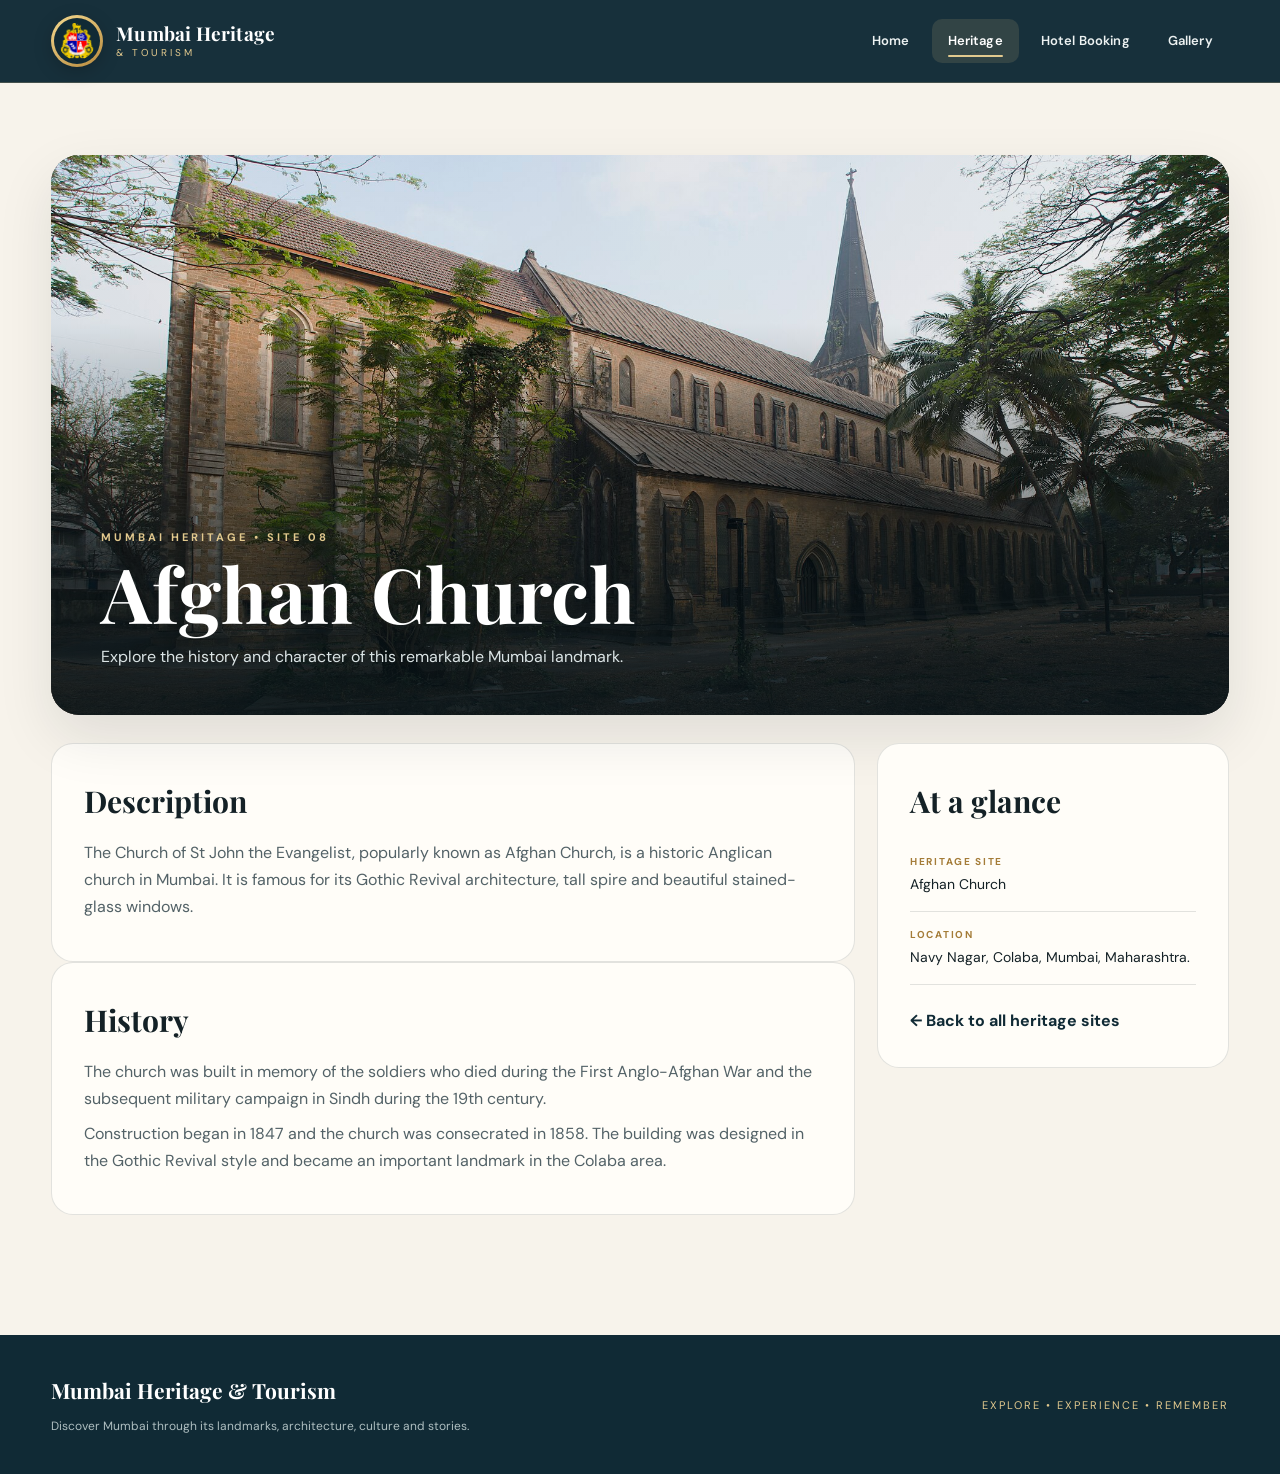
==== commit 9a00a65d: "Improve Mumbai tourism website design" ====
--- a/afghan-church.html
+++ b/afghan-church.html
@@ -1,6 +1,5 @@
 <!DOCTYPE html><html lang="en"><head><meta charset="UTF-8"><meta name="viewport" content="width=device-width, initial-scale=1.0"><title>Afghan Church | Mumbai Tourism</title><link rel="stylesheet" href="css/style.css"></head><body><header class="site-header"><div class="navbar">
-<a class="brand" href="index.html"><img class="brand-mark" src="images/mumbai-logo.png" alt="Mumbai Tourism logo"><span><strong>Mumbai</strong>Heritage & Tourism</span></a>
-<nav class="nav-links">
+<a class="brand" href="index.html" aria-label="Mumbai Heritage and Tourism home"><span class="brand-mark-wrap"><img class="brand-mark" src="images/mumbai-logo.png" alt="Mumbai city emblem"></span><span class="brand-copy"><strong>Mumbai Heritage</strong><span>&amp; Tourism</span></span></a><nav class="nav-links">
 <a href="index.html" class="">Home</a>
 <a href="heritage.html" class="active">Heritage</a>
 <a href="hotel-booking.html" class="">Hotel Booking</a>
@@ -24,4 +23,4 @@
                     Gothic Revival style and became an important landmark
                     in the Colaba area.
                 </p></section></div><aside class="info-panel"><h2>At a glance</h2><div class="info-row"><small>Heritage site</small><span>Afghan Church</span></div><div class="info-row"><small>Location</small><span>Navy Nagar, Colaba, Mumbai, Maharashtra.</span></div><a class="back" href="heritage.html">← Back to all heritage sites</a></aside></div>
-</main><footer class="site-footer"><div class="footer-inner"><div><strong>Mumbai</strong><p>Explore the stories, architecture and heritage of the City of Dreams.</p></div><div class="footer-links"><a href="index.html">Home</a><a href="heritage.html">Heritage</a><a href="hotel-booking.html">Hotel Booking</a><a href="gallery.html">Gallery</a></div></div></footer></body></html>+</main><footer class="site-footer"><div class="footer-inner"><div><strong>Mumbai Heritage &amp; Tourism</strong><p>Discover Mumbai through its landmarks, architecture, culture and stories.</p></div><div class="footer-note">Explore • Experience • Remember</div></div></footer></body></html>
--- a/css/style.css
+++ b/css/style.css
@@ -22,36 +22,76 @@
 a{color:inherit}
 .site-header{
   position:sticky;top:0;z-index:50;
-  background:rgba(16,42,53,.96);backdrop-filter:blur(14px);
-  border-bottom:1px solid rgba(255,255,255,.12);
+  background:rgba(16,42,53,.97);
+  backdrop-filter:blur(16px);
+  border-bottom:1px solid rgba(226,201,142,.22);
 }
 .navbar{
-  width:min(1180px,92%);margin:auto;min-height:76px;
-  display:flex;align-items:center;justify-content:space-between;gap:25px;
-}
-.brand{display:flex;align-items:center;gap:12px;text-decoration:none;color:#fff}
+  width:min(1180px,92%);margin:auto;min-height:82px;
+  display:flex;align-items:center;justify-content:space-between;
+  gap:30px;
+}
+.brand{
+  display:flex;align-items:center;gap:13px;text-decoration:none;
+  color:#fff;min-width:300px;
+}
+.brand-mark-wrap{
+  width:52px;height:52px;border-radius:50%;
+  display:grid;place-items:center;flex-shrink:0;
+  background:linear-gradient(145deg,#f4d98f,#b88a3d);
+  box-shadow:0 5px 18px rgba(0,0,0,.22);
+  padding:3px;
+}
 .brand-mark{
-  width:42px;height:42px;border:1px solid rgba(255,255,255,.4);border-radius:50%;
-  object-fit:cover;background:#fff;padding:3px;
-}
-.brand strong{font-family:"Playfair Display",serif;font-size:20px;letter-spacing:.4px}
-.brand span{display:block;font-size:10px;letter-spacing:2.5px;color:#d9c99f;text-transform:uppercase;line-height:1.2}
-.nav-links{display:flex;gap:5px;align-items:center;flex-wrap:wrap}
+  width:100%;height:100%;border-radius:50%;
+  object-fit:contain;background:#102a35;padding:4px;
+}
+.brand-copy strong{
+  display:block;font-family:"Playfair Display",serif;
+  font-size:19px;line-height:1.05;letter-spacing:.2px;
+}
+.brand-copy>span{
+  display:block;margin-top:4px;font-size:10px;letter-spacing:2.8px;
+  color:#e2c98e;text-transform:uppercase;line-height:1.1;
+}
+.nav-links{
+  display:flex;gap:6px;align-items:center;justify-content:flex-end;
+  flex-wrap:nowrap;
+}
 .nav-links a{
-  text-decoration:none;color:#eaf0f0;padding:9px 15px;border-radius:999px;
-  font-size:13px;font-weight:600;letter-spacing:.2px;transition:.25s;
-}
-.nav-links a:hover,.nav-links a.active{background:#e2c98e;color:#102a35}
+  position:relative;text-decoration:none;color:#edf2f2;
+  padding:11px 16px;border-radius:10px;
+  font-size:13px;font-weight:600;letter-spacing:.15px;
+  transition:.25s;white-space:nowrap;
+}
+.nav-links a:after{
+  content:"";position:absolute;left:16px;right:16px;bottom:6px;
+  height:2px;border-radius:2px;background:#e2c98e;
+  transform:scaleX(0);transform-origin:center;transition:.25s;
+}
+.nav-links a:hover{color:#fff;background:rgba(255,255,255,.07)}
+.nav-links a:hover:after,.nav-links a.active:after{transform:scaleX(1)}
+.nav-links a.active{background:rgba(226,201,142,.13);color:#fff}
 main{width:min(1180px,92%);margin:0 auto;padding:72px 0 90px}
 .hero{
   min-height:650px;border-radius:30px;overflow:hidden;position:relative;
-  display:flex;align-items:flex-end;
+  display:flex;align-items:flex-end;isolation:isolate;
   background:
     linear-gradient(90deg,rgba(8,22,28,.82) 0%,rgba(8,22,28,.52) 45%,rgba(8,22,28,.12) 100%),
     url("../images/heritage/gateway-of-india.jpg") center/cover;
   box-shadow:var(--shadow);
 }
-.hero-content{max-width:720px;padding:70px;color:#fff}
+.hero-content{max-width:760px;padding:70px;color:#fff;position:relative;z-index:2}
+.hero-stamp{
+  position:absolute;right:55px;top:55px;z-index:2;width:112px;height:112px;
+  border:1px solid rgba(226,201,142,.65);border-radius:50%;
+  display:flex;flex-direction:column;align-items:center;justify-content:center;
+  color:#f4dfaa;background:rgba(8,22,28,.32);backdrop-filter:blur(5px);
+  text-align:center;transform:rotate(8deg);
+}
+.hero-stamp span{font-size:8px;letter-spacing:2px;font-weight:700}
+.hero-stamp strong{font-family:"Playfair Display",serif;font-size:25px;line-height:1.1}
+.hero-stamp small{font-size:7px;line-height:1.25;letter-spacing:1.2px}
 .eyebrow,.page-kicker{
   text-transform:uppercase;letter-spacing:3px;font-size:11px;font-weight:700;color:#e2c98e;
 }
@@ -166,21 +206,34 @@
 }
 .submit{background:var(--navy);color:#fff}.reset{background:#ece8df;color:var(--ink)}
 .site-footer{background:#102a35;color:#dce5e5;margin-top:30px}
-.footer-inner{width:min(1180px,92%);margin:auto;padding:42px 0;display:flex;justify-content:space-between;gap:30px}
-.footer-inner strong{font-family:"Playfair Display",serif;color:#fff;font-size:22px}
+.footer-inner{width:min(1180px,92%);margin:auto;padding:38px 0;display:flex;justify-content:space-between;align-items:center;gap:30px}
+.footer-inner strong{font-family:"Playfair Display",serif;color:#fff;font-size:21px}
 .footer-inner p{margin:7px 0 0;font-size:12px;color:#aebec0}
-.footer-links{display:flex;gap:20px;flex-wrap:wrap}.footer-links a{color:#dce5e5;text-decoration:none;font-size:12px}
+.footer-note{font-size:11px;letter-spacing:2px;text-transform:uppercase;color:#e2c98e}
 @media(max-width:900px){
- .nav-links{display:none}.navbar{min-height:68px}
+ .navbar{min-height:76px;gap:16px}
+ .brand{min-width:0}.brand-copy strong{font-size:17px}
+ .nav-links{gap:2px}
+ .nav-links a{padding:9px 10px;font-size:12px}
+ .nav-links a:after{left:10px;right:10px}
  .hero{min-height:600px}.hero-content{padding:45px 32px}
  .feature-grid,.booking-shell,.detail-layout{grid-template-columns:1fr}
  .cards{grid-template-columns:repeat(2,1fr)}
  .info-panel{position:static}
  .gallery-item,.gallery-item:nth-child(n){grid-column:span 6}
 }
+@media(max-width:720px){
+ .navbar{width:94%;padding:10px 0;flex-wrap:wrap;justify-content:center}
+ .brand{width:100%;justify-content:center}
+ .nav-links{width:100%;justify-content:center;overflow-x:auto;padding-bottom:2px}
+ .nav-links a{font-size:11px;padding:8px 10px}
+ .hero-stamp{width:82px;height:82px;right:22px;top:22px}
+ .hero-stamp strong{font-size:19px}
+ .hero-stamp small{font-size:6px}
+}
 @media(max-width:620px){
  main{width:92%;padding:45px 0 65px}.hero{min-height:570px;border-radius:22px}
- .hero h1{font-size:62px}.hero-content{padding:32px 24px}
+ .hero h1{font-size:62px}.hero-content{padding:32px 24px}.hero-stamp{display:none}
  .section{margin-top:60px}.section-head{display:block}
  .section-head h2{margin-bottom:12px}.cards{grid-template-columns:1fr}
  .gallery-item,.gallery-item:nth-child(n){grid-column:span 12}
